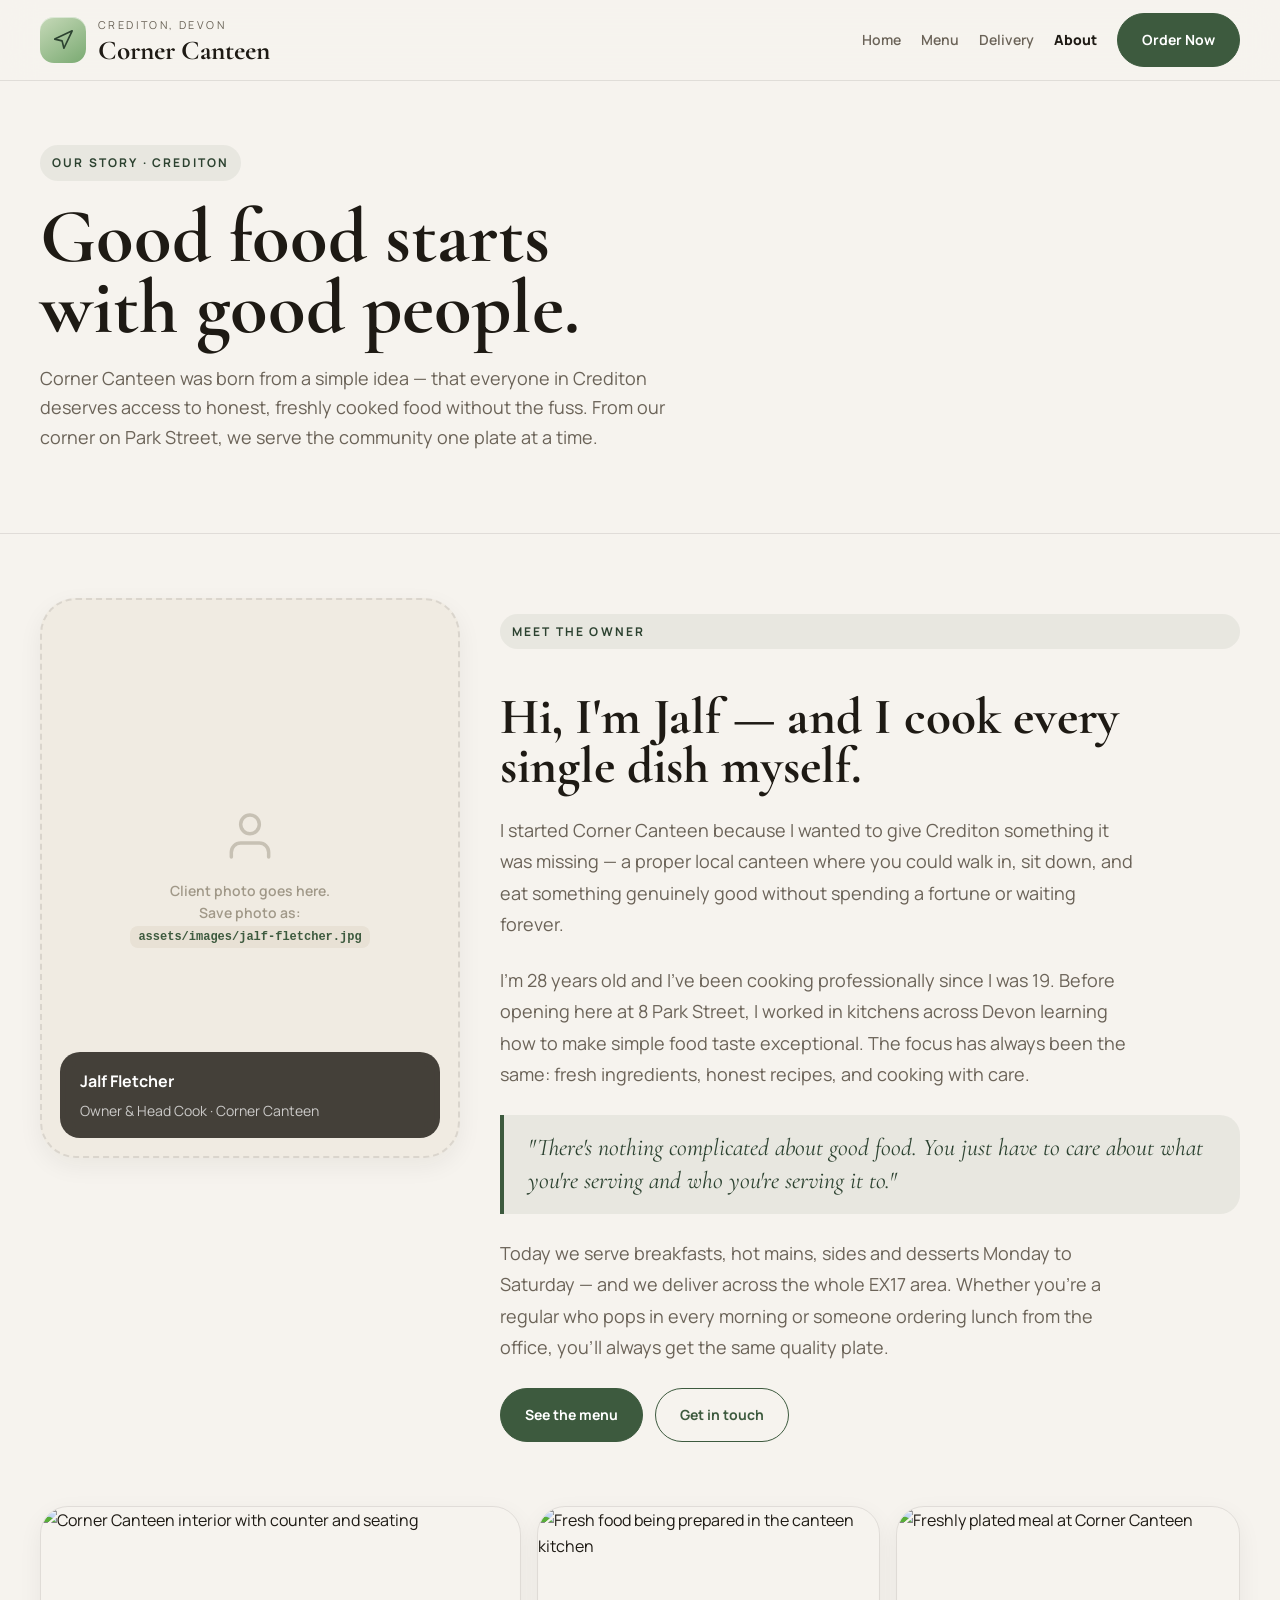
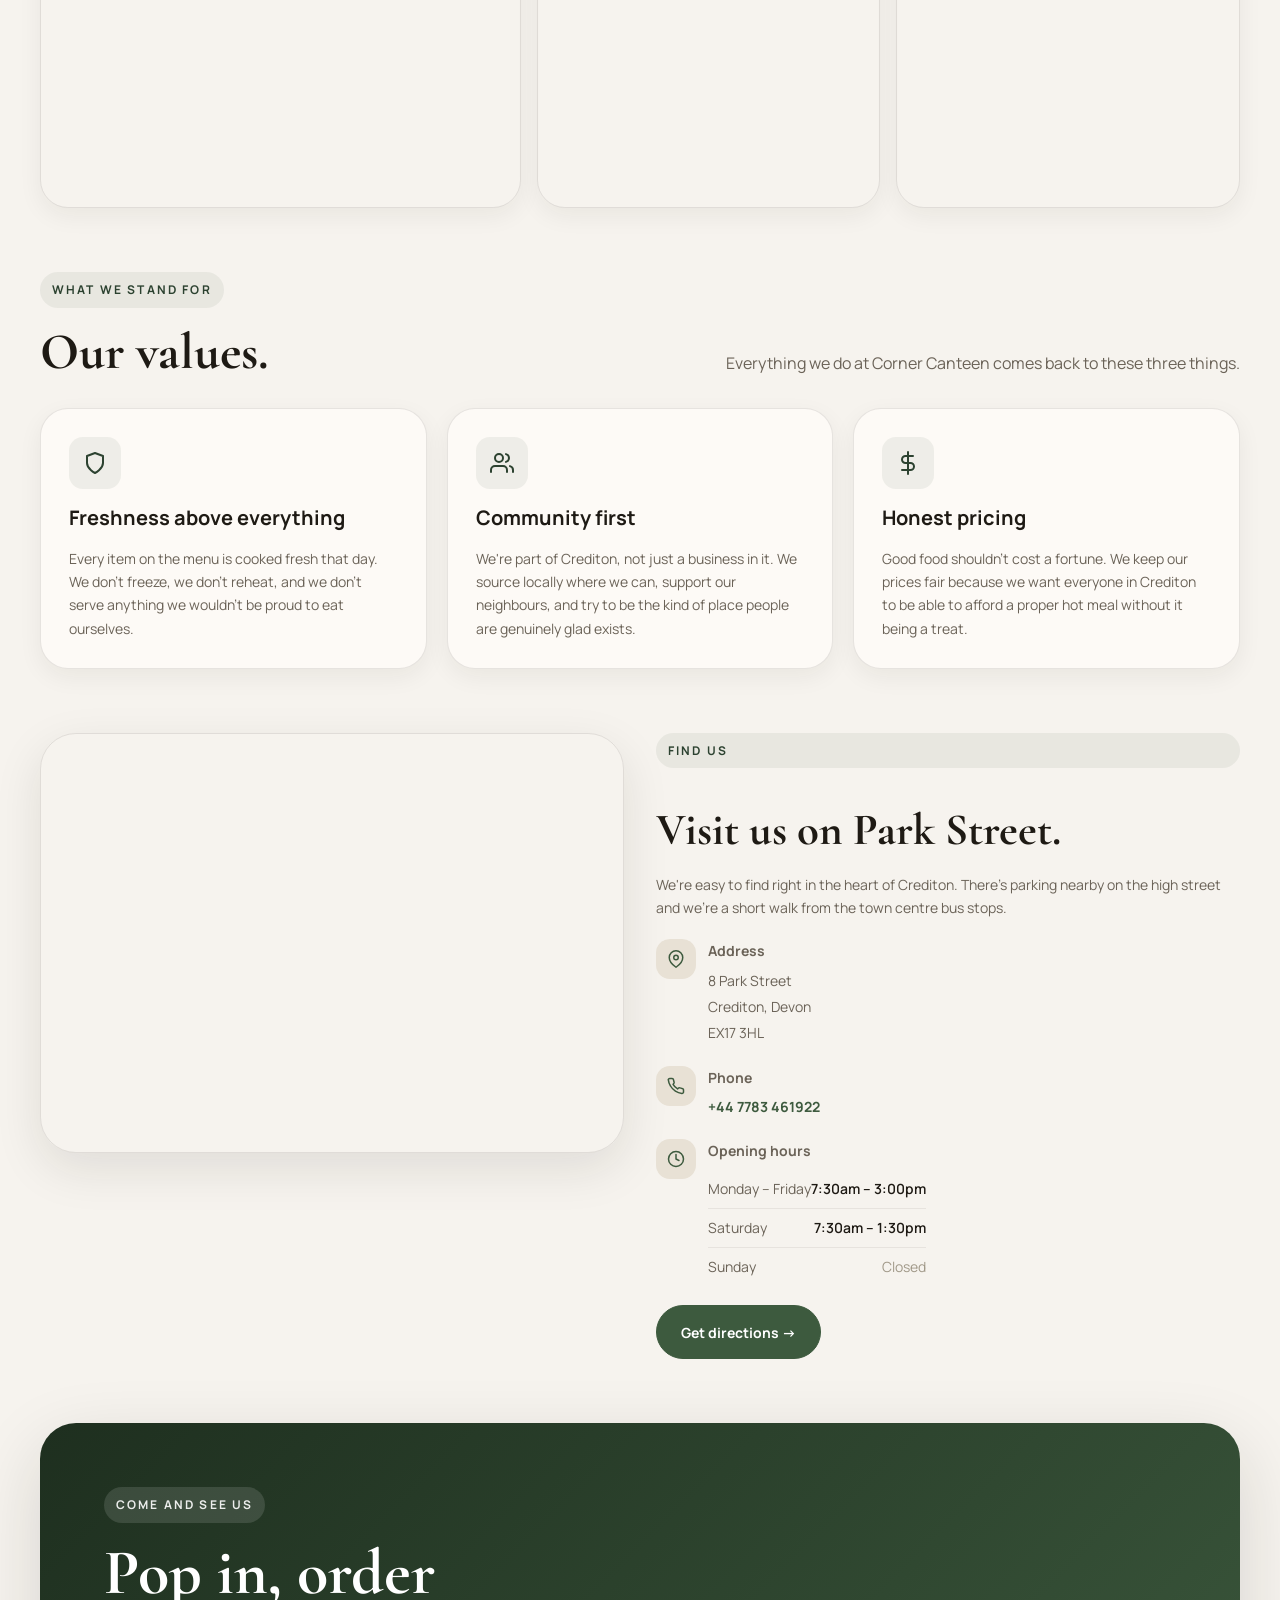
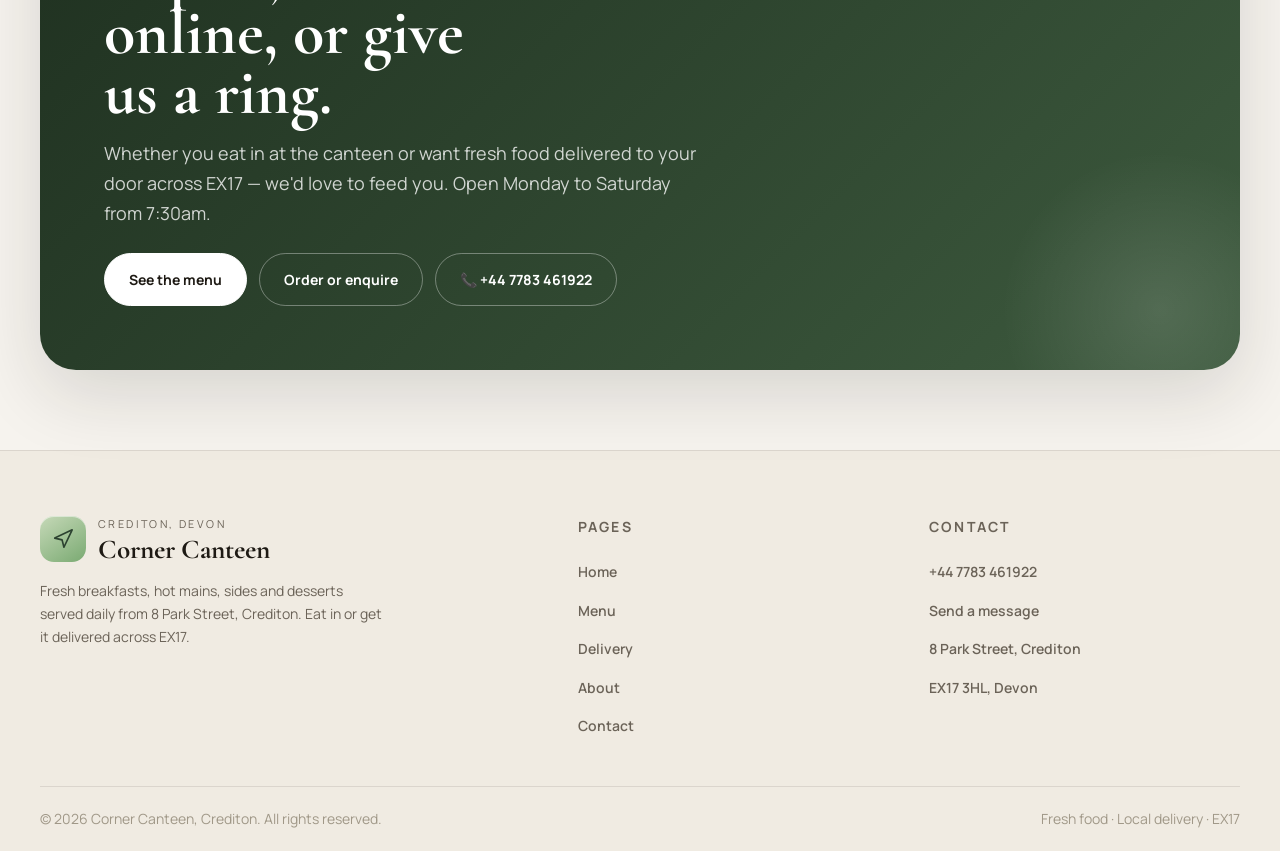
==== about.html @ 271727b8 "first commit" ====
<!doctype html>
<html lang="en">
  <head>
    <meta charset="UTF-8" />
    <meta name="viewport" content="width=device-width, initial-scale=1.0" />
    <title>About | Corner Canteen — Crediton, Devon</title>
    <meta
      name="description"
      content="Learn about Corner Canteen — fresh food served from 8 Park Street, Crediton. Meet the person behind the canteen and discover our values."
    />
    <meta name="theme-color" content="#f6f3ee" />

    <link rel="preconnect" href="https://fonts.googleapis.com" />
    <link rel="preconnect" href="https://fonts.gstatic.com" crossorigin />
    <link
      href="https://fonts.googleapis.com/css2?family=Cormorant+Garamond:wght@500;600;700&family=Manrope:wght@400;500;600;700;800&display=swap"
      rel="stylesheet"
    />
    <link rel="stylesheet" href="assets/css/style.css" />

    <style>
      /* ── OWNER SECTION ──────────────────────────────────── */
      .owner-grid {
        display: grid;
        grid-template-columns: 420px 1fr;
        gap: var(--space-10);
        align-items: start;
        margin-bottom: var(--space-16);
      }

      /* ┌─────────────────────────────────────────────────────┐
         │  PHOTO PLACEHOLDER                                  │
         │  Replace the <div class="photo-placeholder"> block  │
         │  with: <img src="your-photo.jpg" alt="Your name"   │
         │  class="owner-photo" />                             │
         └─────────────────────────────────────────────────────┘ */
      .owner-photo-wrap {
        position: relative;
      }

      .owner-photo {
        width: 100%;
        aspect-ratio: 3/4;
        object-fit: cover;
        object-position: top center;
        border-radius: var(--radius-2xl);
        display: block;
        box-shadow: var(--shadow-lg);
      }

      /* This is the placeholder shown until a real photo is added */
      .photo-placeholder {
        width: 100%;
        aspect-ratio: 3/4;
        border-radius: var(--radius-2xl);
        background: var(--color-surface-2);
        border: 2px dashed var(--color-border);
        display: flex;
        flex-direction: column;
        align-items: center;
        justify-content: center;
        gap: var(--space-4);
        color: var(--color-text-faint);
        box-shadow: var(--shadow-sm);
      }

      .photo-placeholder svg {
        width: 56px;
        height: 56px;
        color: var(--color-text-faint);
        opacity: 0.5;
      }

      .photo-placeholder p {
        font-size: var(--text-sm);
        font-weight: 600;
        color: var(--color-text-faint);
        text-align: center;
        padding: 0 var(--space-6);
        line-height: 1.6;
      }

      .photo-placeholder code {
        font-size: var(--text-xs);
        background: var(--color-surface-offset);
        padding: var(--space-1) var(--space-2);
        border-radius: var(--radius-sm);
        color: var(--color-primary);
        font-family: monospace;
      }

      /* Accent badge on photo */
      .owner-photo-badge {
        position: absolute;
        bottom: var(--space-5);
        left: var(--space-5);
        right: var(--space-5);
        background: rgba(30, 26, 20, 0.82);
        color: var(--color-white);
        border-radius: var(--radius-lg);
        padding: var(--space-4) var(--space-5);
        backdrop-filter: blur(8px);
        display: flex;
        flex-direction: column;
        gap: var(--space-1);
      }

      .owner-photo-badge strong {
        font-size: var(--text-base);
        font-weight: 700;
        display: block;
      }

      .owner-photo-badge span {
        font-size: var(--text-sm);
        color: rgba(255, 255, 255, 0.72);
      }

      /* Owner copy */
      .owner-copy {
        display: flex;
        flex-direction: column;
        gap: var(--space-6);
        padding-top: var(--space-4);
      }

      .owner-copy h2 {
        font-family: var(--font-display);
        font-size: clamp(2.4rem, 4vw, 4rem);
        line-height: 0.95;
      }

      .owner-copy p {
        color: var(--color-text-muted);
        font-size: var(--text-md);
        line-height: 1.75;
        max-width: 58ch;
      }

      .owner-quote {
        border-left: 4px solid var(--color-primary);
        padding: var(--space-4) var(--space-6);
        background: var(--color-primary-highlight);
        border-radius: 0 var(--radius-lg) var(--radius-lg) 0;
        font-family: var(--font-display);
        font-size: var(--text-xl);
        line-height: 1.4;
        color: var(--color-primary-dark);
        font-style: italic;
      }

      /* ── VALUES ─────────────────────────────────────────── */
      .values-grid {
        display: grid;
        grid-template-columns: repeat(3, 1fr);
        gap: var(--space-5);
        margin-bottom: var(--space-16);
      }

      .value-card {
        background: var(--color-surface);
        border: 1px solid var(--color-border);
        border-radius: var(--radius-xl);
        padding: var(--space-7);
        box-shadow: var(--shadow-sm);
        display: flex;
        flex-direction: column;
        gap: var(--space-4);
      }

      .value-icon {
        width: 52px;
        height: 52px;
        border-radius: var(--radius-md);
        background: var(--color-primary-highlight);
        display: grid;
        place-items: center;
        color: var(--color-primary-dark);
        flex-shrink: 0;
      }

      .value-icon svg {
        width: 24px;
        height: 24px;
      }
      .value-card h3 {
        font-size: var(--text-lg);
        font-weight: 700;
        line-height: 1.3;
      }
      .value-card p {
        color: var(--color-text-muted);
        font-size: var(--text-sm);
        line-height: 1.65;
      }

      /* ── CANTEEN PHOTOS STRIP ───────────────────────────── */
      .photo-strip {
        display: grid;
        grid-template-columns: 1.4fr 1fr 1fr;
        gap: var(--space-4);
        margin-bottom: var(--space-16);
      }

      .photo-strip-item {
        border-radius: var(--radius-xl);
        overflow: hidden;
        box-shadow: var(--shadow-sm);
        border: 1px solid var(--color-border);
      }

      .photo-strip-item img {
        width: 100%;
        height: 300px;
        object-fit: cover;
        display: block;
        transition: transform var(--transition-slow);
      }

      .photo-strip-item:hover img {
        transform: scale(1.04);
      }

      /* ── MAP ────────────────────────────────────────────── */
      .location-grid {
        display: grid;
        grid-template-columns: 1fr 1fr;
        gap: var(--space-8);
        align-items: start;
        margin-bottom: var(--space-16);
      }

      .map-embed {
        border-radius: var(--radius-2xl);
        overflow: hidden;
        box-shadow: var(--shadow-md);
        border: 1px solid var(--color-border);
        height: 420px;
      }

      .map-embed iframe {
        width: 100%;
        height: 100%;
        border: none;
        display: block;
      }

      .location-info {
        display: flex;
        flex-direction: column;
        gap: var(--space-5);
      }

      .location-info h2 {
        font-family: var(--font-display);
        font-size: clamp(2rem, 3.5vw, 3.2rem);
        line-height: 1;
      }

      .location-info p {
        color: var(--color-text-muted);
        font-size: var(--text-sm);
        line-height: 1.65;
      }

      .location-detail {
        display: flex;
        align-items: flex-start;
        gap: var(--space-3);
      }

      .location-detail-icon {
        width: 40px;
        height: 40px;
        border-radius: var(--radius-md);
        background: var(--color-surface-offset);
        display: grid;
        place-items: center;
        color: var(--color-primary);
        flex-shrink: 0;
      }

      .location-detail-text p {
        font-weight: 700;
        font-size: var(--text-sm);
        margin-bottom: var(--space-1);
      }
      .location-detail-text span {
        color: var(--color-text-muted);
        font-size: var(--text-sm);
        line-height: 1.55;
      }

      .hours-table {
        width: 100%;
        border-collapse: collapse;
        font-size: var(--text-sm);
      }

      .hours-table tr {
        border-bottom: 1px solid var(--color-divider);
      }
      .hours-table tr:last-child {
        border-bottom: none;
      }
      .hours-table td {
        padding: var(--space-2) 0;
        color: var(--color-text-muted);
      }
      .hours-table td:last-child {
        text-align: right;
        font-weight: 600;
        color: var(--color-text);
      }
      .hours-table .closed {
        color: var(--color-text-faint) !important;
        font-weight: 400 !important;
      }

      /* ── RESPONSIVE ─────────────────────────────────────── */
      @media (max-width: 1024px) {
        .owner-grid {
          grid-template-columns: 320px 1fr;
          gap: var(--space-8);
        }
        .values-grid {
          grid-template-columns: repeat(2, 1fr);
        }
        .location-grid {
          grid-template-columns: 1fr;
        }
        .photo-strip {
          grid-template-columns: 1fr 1fr;
        }
      }

      @media (max-width: 768px) {
        .owner-grid {
          grid-template-columns: 1fr;
        }
        .values-grid {
          grid-template-columns: 1fr;
        }
        .photo-strip {
          grid-template-columns: 1fr;
        }
        .map-embed {
          height: 320px;
        }
      }
    </style>
  </head>
  <body>
    <a href="#main-content" class="skip-link">Skip to content</a>

    <!-- HEADER -->
    <header class="site-header">
      <div class="container nav-bar">
        <a href="index.html" class="brand" aria-label="Corner Canteen home">
          <div class="brand-mark" aria-hidden="true">
            <svg
              viewBox="0 0 24 24"
              fill="none"
              stroke="currentColor"
              stroke-width="1.8"
              stroke-linecap="round"
              stroke-linejoin="round"
            >
              <path d="M3 11l19-9-9 19-2-8-8-2z" />
            </svg>
          </div>
          <div class="brand-text">
            <small>Crediton, Devon</small>
            <strong>Corner Canteen</strong>
          </div>
        </a>

        <button
          class="nav-toggle"
          aria-label="Open menu"
          aria-expanded="false"
          aria-controls="primary-nav"
          type="button"
        >
          <span></span><span></span><span></span>
        </button>

        <nav aria-label="Primary navigation">
          <ul class="nav-links" id="primary-nav">
            <li><a href="index.html">Home</a></li>
            <li><a href="menu.html">Menu</a></li>
            <li><a href="delivery.html">Delivery</a></li>
            <li><a href="about.html">About</a></li>
            <li>
              <a href="contact.html" class="btn btn-primary">Order Now</a>
            </li>
          </ul>
        </nav>
      </div>
    </header>

    <main id="main-content">
      <!-- PAGE HERO -->
      <section class="page-hero">
        <div class="container reveal">
          <span class="text-section-label">Our story · Crediton</span>
          <h1>Good food starts with good people.</h1>
          <p>
            Corner Canteen was born from a simple idea — that everyone in
            Crediton deserves access to honest, freshly cooked food without the
            fuss. From our corner on Park Street, we serve the community one
            plate at a time.
          </p>
        </div>
      </section>

      <div class="container">
        <!-- ══ OWNER SECTION ══ -->
        <div class="owner-grid">
          <div class="owner-photo-wrap reveal">
            <!--
            ╔══════════════════════════════════════════════════════╗
            ║  CLIENT PHOTO — INSTRUCTIONS                         ║
            ║                                                      ║
            ║  1. Save the client's photo into the project folder  ║
            ║     e.g. assets/images/jalf-fletcher.jpg             ║
            ║                                                      ║
            ║  2. DELETE the <div class="photo-placeholder">       ║
            ║     block below entirely                             ║
            ║                                                      ║
            ║  3. PASTE this in its place:                         ║
            ║                                                       ║
            ║  <img                                                ║
            ║    src="assets/images/jalf-fletcher.jpg"             ║
            ║    alt="Jalf Fletcher, owner of Corner Canteen"      ║
            ║    class="owner-photo"                               ║
            ║  />                                                   ║
            ╚══════════════════════════════════════════════════════╝
            -->

            <!-- REMOVE THIS BLOCK when real photo is ready -->
            <div class="photo-placeholder" aria-label="Photo placeholder">
              <svg
                viewBox="0 0 24 24"
                fill="none"
                stroke="currentColor"
                stroke-width="1.5"
                stroke-linecap="round"
                stroke-linejoin="round"
              >
                <path d="M20 21v-2a4 4 0 0 0-4-4H8a4 4 0 0 0-4 4v2" />
                <circle cx="12" cy="7" r="4" />
              </svg>
              <p>
                Client photo goes here.<br />
                Save photo as:<br />
                <code>assets/images/jalf-fletcher.jpg</code>
              </p>
            </div>
            <!-- END PLACEHOLDER -->

            <!-- Name badge — stays visible over both placeholder and real photo -->
            <div class="owner-photo-badge">
              <strong>Jalf Fletcher</strong>
              <span>Owner & Head Cook · Corner Canteen</span>
            </div>
          </div>

          <div class="owner-copy reveal reveal-delay-1">
            <span class="text-section-label">Meet the owner</span>
            <h2>Hi, I'm Jalf — and I cook every single dish myself.</h2>

            <p>
              I started Corner Canteen because I wanted to give Crediton
              something it was missing — a proper local canteen where you could
              walk in, sit down, and eat something genuinely good without
              spending a fortune or waiting forever.
            </p>

            <p>
              I'm 28 years old and I've been cooking professionally since I was
              19. Before opening here at 8 Park Street, I worked in kitchens
              across Devon learning how to make simple food taste exceptional.
              The focus has always been the same: fresh ingredients, honest
              recipes, and cooking with care.
            </p>

            <blockquote class="owner-quote">
              "There's nothing complicated about good food. You just have to
              care about what you're serving and who you're serving it to."
            </blockquote>

            <p>
              Today we serve breakfasts, hot mains, sides and desserts Monday to
              Saturday — and we deliver across the whole EX17 area. Whether
              you're a regular who pops in every morning or someone ordering
              lunch from the office, you'll always get the same quality plate.
            </p>

            <div class="btn-group">
              <a href="menu.html" class="btn btn-primary">See the menu</a>
              <a href="contact.html" class="btn btn-outline-primary"
                >Get in touch</a
              >
            </div>
          </div>
        </div>

        <!-- ══ CANTEEN PHOTOS ══ -->
        <div class="photo-strip">
          <div class="photo-strip-item reveal">
            <img
              src="https://images.unsplash.com/photo-1555396273-367ea4eb4db5?w=800&q=80&fit=crop"
              alt="Corner Canteen interior with counter and seating"
              loading="lazy"
            />
          </div>
          <div class="photo-strip-item reveal reveal-delay-1">
            <img
              src="https://images.unsplash.com/photo-1466978913421-dad2ebd01d17?w=600&q=80&fit=crop"
              alt="Fresh food being prepared in the canteen kitchen"
              loading="lazy"
            />
          </div>
          <div class="photo-strip-item reveal reveal-delay-2">
            <img
              src="https://images.unsplash.com/photo-1504754524776-8f4f37790ca0?w=600&q=80&fit=crop"
              alt="Freshly plated meal at Corner Canteen"
              loading="lazy"
            />
          </div>
        </div>

        <!-- ══ VALUES ══ -->
        <div style="margin-bottom: var(--space-8)">
          <div class="section-head reveal">
            <div>
              <span class="text-section-label">What we stand for</span>
              <h2 class="section-heading">Our values.</h2>
            </div>
            <p class="section-subheading">
              Everything we do at Corner Canteen comes back to these three
              things.
            </p>
          </div>
        </div>

        <div class="values-grid">
          <div class="value-card reveal">
            <div class="value-icon" aria-hidden="true">
              <svg
                viewBox="0 0 24 24"
                fill="none"
                stroke="currentColor"
                stroke-width="2"
                stroke-linecap="round"
                stroke-linejoin="round"
              >
                <path d="M12 22s8-4 8-10V5l-8-3-8 3v7c0 6 8 10 8 10z" />
              </svg>
            </div>
            <h3>Freshness above everything</h3>
            <p>
              Every item on the menu is cooked fresh that day. We don't freeze,
              we don't reheat, and we don't serve anything we wouldn't be proud
              to eat ourselves.
            </p>
          </div>

          <div class="value-card reveal reveal-delay-1">
            <div class="value-icon" aria-hidden="true">
              <svg
                viewBox="0 0 24 24"
                fill="none"
                stroke="currentColor"
                stroke-width="2"
                stroke-linecap="round"
                stroke-linejoin="round"
              >
                <path d="M17 21v-2a4 4 0 0 0-4-4H5a4 4 0 0 0-4 4v2" />
                <circle cx="9" cy="7" r="4" />
                <path d="M23 21v-2a4 4 0 0 0-3-3.87" />
                <path d="M16 3.13a4 4 0 0 1 0 7.75" />
              </svg>
            </div>
            <h3>Community first</h3>
            <p>
              We're part of Crediton, not just a business in it. We source
              locally where we can, support our neighbours, and try to be the
              kind of place people are genuinely glad exists.
            </p>
          </div>

          <div class="value-card reveal reveal-delay-2">
            <div class="value-icon" aria-hidden="true">
              <svg
                viewBox="0 0 24 24"
                fill="none"
                stroke="currentColor"
                stroke-width="2"
                stroke-linecap="round"
                stroke-linejoin="round"
              >
                <line x1="12" y1="1" x2="12" y2="23" />
                <path d="M17 5H9.5a3.5 3.5 0 0 0 0 7h5a3.5 3.5 0 0 1 0 7H6" />
              </svg>
            </div>
            <h3>Honest pricing</h3>
            <p>
              Good food shouldn't cost a fortune. We keep our prices fair
              because we want everyone in Crediton to be able to afford a proper
              hot meal without it being a treat.
            </p>
          </div>
        </div>

        <!-- ══ LOCATION + MAP ══ -->
        <div class="location-grid">
          <div class="map-embed reveal">
            <!--
              Google Maps embed for 8 Park Street, Crediton, EX17 3HL
              To get a more accurate embed:
              1. Go to maps.google.com
              2. Search: 8 Park Street, Crediton, EX17 3HL
              3. Click Share → Embed a map → Copy HTML
              4. Replace the iframe src below with your copied src
            -->
            <iframe
              src="https://www.google.com/maps/embed?pb=!1m18!1m12!1m3!1d2525.8!2d-3.6582!3d50.7908!2m3!1f0!2f0!3f0!3m2!1i1024!2i768!4f13.1!3m3!1m2!1s0x486da4b1a8e6e1c5%3A0x1234567890abcdef!2s8%20Park%20St%2C%20Crediton%20EX17%203HL!5e0!3m2!1sen!2suk!4v1234567890"
              title="Corner Canteen location — 8 Park Street, Crediton EX17 3HL"
              allowfullscreen=""
              loading="lazy"
              referrerpolicy="no-referrer-when-downgrade"
            ></iframe>
          </div>

          <div class="location-info reveal reveal-delay-1">
            <span class="text-section-label">Find us</span>
            <h2>Visit us on Park Street.</h2>
            <p>
              We're easy to find right in the heart of Crediton. There's parking
              nearby on the high street and we're a short walk from the town
              centre bus stops.
            </p>

            <div class="location-detail">
              <div class="location-detail-icon" aria-hidden="true">
                <svg
                  width="18"
                  height="18"
                  viewBox="0 0 24 24"
                  fill="none"
                  stroke="currentColor"
                  stroke-width="2"
                  stroke-linecap="round"
                  stroke-linejoin="round"
                >
                  <path d="M21 10c0 7-9 13-9 13S3 17 3 10a9 9 0 0 1 18 0z" />
                  <circle cx="12" cy="10" r="3" />
                </svg>
              </div>
              <div class="location-detail-text">
                <p>Address</p>
                <span>8 Park Street<br />Crediton, Devon<br />EX17 3HL</span>
              </div>
            </div>

            <div class="location-detail">
              <div class="location-detail-icon" aria-hidden="true">
                <svg
                  width="18"
                  height="18"
                  viewBox="0 0 24 24"
                  fill="none"
                  stroke="currentColor"
                  stroke-width="2"
                  stroke-linecap="round"
                  stroke-linejoin="round"
                >
                  <path
                    d="M22 16.92v3a2 2 0 0 1-2.18 2 19.79 19.79 0 0 1-8.63-3.07A19.5 19.5 0 0 1 4.69 12a19.79 19.79 0 0 1-3-8.57A2 2 0 0 1 3.73 2h3a2 2 0 0 1 2 1.72c.127.96.361 1.903.7 2.81a2 2 0 0 1-.45 2.11L8.09 9.91a16 16 0 0 0 6 6l.91-.91a2 2 0 0 1 2.11-.45c.907.339 1.85.573 2.81.7A2 2 0 0 1 22 16.92z"
                  />
                </svg>
              </div>
              <div class="location-detail-text">
                <p>Phone</p>
                <span
                  ><a
                    href="tel:+447783461922"
                    style="color: var(--color-primary); font-weight: 700"
                    >+44 7783 461922</a
                  ></span
                >
              </div>
            </div>

            <div class="location-detail">
              <div class="location-detail-icon" aria-hidden="true">
                <svg
                  width="18"
                  height="18"
                  viewBox="0 0 24 24"
                  fill="none"
                  stroke="currentColor"
                  stroke-width="2"
                  stroke-linecap="round"
                  stroke-linejoin="round"
                >
                  <circle cx="12" cy="12" r="10" />
                  <polyline points="12 6 12 12 16 14" />
                </svg>
              </div>
              <div class="location-detail-text">
                <p>Opening hours</p>
                <span>
                  <table
                    class="hours-table"
                    aria-label="Opening hours"
                    style="margin-top: var(--space-2)"
                  >
                    <tbody>
                      <tr>
                        <td>Monday – Friday</td>
                        <td>7:30am – 3:00pm</td>
                      </tr>
                      <tr>
                        <td>Saturday</td>
                        <td>7:30am – 1:30pm</td>
                      </tr>
                      <tr>
                        <td>Sunday</td>
                        <td class="closed">Closed</td>
                      </tr>
                    </tbody>
                  </table>
                </span>
              </div>
            </div>

            <a
              href="https://www.google.com/maps/dir/?api=1&destination=8+Park+Street+Crediton+EX17+3HL"
              target="_blank"
              rel="noopener noreferrer"
              class="btn btn-primary"
              style="align-self: flex-start"
            >
              Get directions →
            </a>
          </div>
        </div>
      </div>
      <!-- /container -->

      <!-- CTA -->
      <section class="cta-section">
        <div class="container">
          <div class="cta-box reveal">
            <span class="text-section-label">Come and see us</span>
            <h2>Pop in, order online, or give us a ring.</h2>
            <p>
              Whether you eat in at the canteen or want fresh food delivered to
              your door across EX17 — we'd love to feed you. Open Monday to
              Saturday from 7:30am.
            </p>
            <div class="btn-group">
              <a href="menu.html" class="btn btn-light">See the menu</a>
              <a href="contact.html" class="btn btn-outline-light"
                >Order or enquire</a
              >
              <a href="tel:+447783461922" class="btn btn-outline-light"
                >📞 +44 7783 461922</a
              >
            </div>
          </div>
        </div>
      </section>
    </main>

    <!-- FOOTER -->
    <footer class="site-footer">
      <div class="container footer-top">
        <div class="footer-brand">
          <a href="index.html" class="brand" aria-label="Corner Canteen home">
            <div class="brand-mark" aria-hidden="true">
              <svg
                viewBox="0 0 24 24"
                fill="none"
                stroke="currentColor"
                stroke-width="1.8"
                stroke-linecap="round"
                stroke-linejoin="round"
              >
                <path d="M3 11l19-9-9 19-2-8-8-2z" />
              </svg>
            </div>
            <div class="brand-text">
              <small>Crediton, Devon</small>
              <strong>Corner Canteen</strong>
            </div>
          </a>
          <p>
            Fresh breakfasts, hot mains, sides and desserts served daily from 8
            Park Street, Crediton. Eat in or get it delivered across EX17.
          </p>
        </div>

        <div class="footer-col">
          <h4>Pages</h4>
          <ul>
            <li><a href="index.html">Home</a></li>
            <li><a href="menu.html">Menu</a></li>
            <li><a href="delivery.html">Delivery</a></li>
            <li><a href="about.html">About</a></li>
            <li><a href="contact.html">Contact</a></li>
          </ul>
        </div>

        <div class="footer-col">
          <h4>Contact</h4>
          <ul>
            <li><a href="tel:+447783461922">+44 7783 461922</a></li>
            <li><a href="contact.html">Send a message</a></li>
            <li><a href="about.html">8 Park Street, Crediton</a></li>
            <li><a href="about.html">EX17 3HL, Devon</a></li>
          </ul>
        </div>
      </div>

      <div class="container footer-bottom">
        <p>© 2026 Corner Canteen, Crediton. All rights reserved.</p>
        <p>Fresh food · Local delivery · EX17</p>
      </div>
    </footer>

    <script src="assets/js/main.js" defer></script>
  </body>
</html>
---- assets/css/style.css ----
/* ============================================================
   CORNER CANTEEN — Design System & Global Styles
   cornercanteen.co.uk
   ============================================================ */

/* ------------------------------------------------------------
   1. DESIGN TOKENS
   ------------------------------------------------------------ */
:root {
  /* Colours */
  --color-bg:               #f6f3ee;
  --color-surface:          #fdfaf6;
  --color-surface-2:        #f0ebe2;
  --color-surface-offset:   #e8e1d5;
  --color-text:             #1e1a14;
  --color-text-muted:       #6b6358;
  --color-text-faint:       #a09888;
  --color-border:           rgba(30, 26, 20, 0.10);
  --color-divider:          rgba(30, 26, 20, 0.07);

  /* Brand */
  --color-primary:          #3d5a3e;
  --color-primary-dark:     #2c4230;
  --color-primary-hover:    #2c4230;
  --color-primary-highlight:rgba(61, 90, 62, 0.08);
  --color-accent:           #d4882a;
  --color-accent-light:     rgba(212, 136, 42, 0.10);

  /* Neutrals */
  --color-white:            #ffffff;
  --color-black:            #0e0c09;

  /* Status */
  --color-success-bg:       #d1fae5;
  --color-success-border:   #6ee7b7;
  --color-success-text:     #065f46;
  --color-error-bg:         #fee2e2;
  --color-error-border:     #fca5a5;
  --color-error-text:       #991b1b;

  /* Typography */
  --font-display: 'Cormorant Garamond', Georgia, serif;
  --font-body:    'Manrope', system-ui, sans-serif;

  --text-xs:   0.75rem;
  --text-sm:   0.875rem;
  --text-base: 1rem;
  --text-md:   1.125rem;
  --text-lg:   1.25rem;
  --text-xl:   1.5rem;
  --text-2xl:  1.875rem;
  --text-3xl:  2.25rem;
  --text-4xl:  3rem;
  --text-5xl:  4rem;

  /* Spacing */
  --space-1:  0.25rem;
  --space-2:  0.5rem;
  --space-3:  0.75rem;
  --space-4:  1rem;
  --space-5:  1.25rem;
  --space-6:  1.5rem;
  --space-7:  1.75rem;
  --space-8:  2rem;
  --space-10: 2.5rem;
  --space-12: 3rem;
  --space-16: 4rem;
  --space-20: 5rem;
  --space-24: 6rem;

  /* Radius */
  --radius-sm:   8px;
  --radius-md:   14px;
  --radius-lg:   20px;
  --radius-xl:   28px;
  --radius-2xl:  36px;
  --radius-full: 9999px;

  /* Shadows */
  --shadow-sm: 0 8px 24px rgba(30, 26, 20, 0.06);
  --shadow-md: 0 16px 48px rgba(30, 26, 20, 0.10);
  --shadow-lg: 0 24px 72px rgba(30, 26, 20, 0.14);

  /* Layout */
  --max-width: 1200px;

  /* Transitions */
  --transition:      200ms ease;
  --transition-slow: 400ms ease;
}

/* ------------------------------------------------------------
   2. RESET & BASE
   ------------------------------------------------------------ */
*, *::before, *::after {
  box-sizing: border-box;
  margin: 0;
  padding: 0;
}

html {
  scroll-behavior: smooth;
  -webkit-text-size-adjust: 100%;
}

body {
  font-family: var(--font-body);
  font-size: var(--text-base);
  line-height: 1.65;
  color: var(--color-text);
  background: var(--color-bg);
  -webkit-font-smoothing: antialiased;
  text-rendering: optimizeLegibility;
}

img, video {
  display: block;
  max-width: 100%;
  height: auto;
}

a {
  color: inherit;
  text-decoration: none;
  transition: color var(--transition);
}

ul, ol { list-style: none; }

button {
  font-family: var(--font-body);
  cursor: pointer;
  border: none;
  background: none;
}

input, textarea, select {
  font-family: var(--font-body);
}

/* ------------------------------------------------------------
   3. ACCESSIBILITY
   ------------------------------------------------------------ */
.skip-link {
  position: absolute;
  left: -999px;
  top: var(--space-4);
  background: var(--color-text);
  color: var(--color-white);
  padding: var(--space-3) var(--space-5);
  border-radius: var(--radius-full);
  font-weight: 700;
  font-size: var(--text-sm);
  z-index: 9999;
}

.skip-link:focus { left: var(--space-4); }

:focus-visible {
  outline: 2px solid var(--color-primary);
  outline-offset: 3px;
  border-radius: 4px;
}

/* ------------------------------------------------------------
   4. LAYOUT UTILITIES
   ------------------------------------------------------------ */
.container {
  width: min(calc(100% - 2rem), var(--max-width));
  margin-inline: auto;
}

.section {
  padding-bottom: var(--space-20);
}

.section--tinted {
  background: var(--color-surface-2);
  padding-top: var(--space-20);
  padding-bottom: var(--space-20);
  margin-bottom: var(--space-20);
}

.section-head {
  display: flex;
  justify-content: space-between;
  align-items: flex-end;
  gap: var(--space-6);
  margin-bottom: var(--space-8);
  flex-wrap: wrap;
}

.section-heading {
  font-family: var(--font-display);
  font-size: clamp(var(--text-3xl), 4vw, var(--text-5xl));
  line-height: 0.95;
  max-width: 14ch;
}

.section-subheading {
  max-width: 52ch;
  color: var(--color-text-muted);
}

/* ------------------------------------------------------------
   5. TYPOGRAPHY UTILITIES
   ------------------------------------------------------------ */
.text-section-label {
  display: inline-flex;
  align-items: center;
  gap: var(--space-2);
  padding: var(--space-2) var(--space-3);
  border-radius: var(--radius-full);
  background: var(--color-primary-highlight);
  color: var(--color-primary-dark);
  font-size: var(--text-xs);
  font-weight: 700;
  text-transform: uppercase;
  letter-spacing: 0.18em;
  margin-bottom: var(--space-5);
}

.text-accent-label {
  display: inline-flex;
  align-items: center;
  gap: var(--space-2);
  padding: var(--space-2) var(--space-3);
  border-radius: var(--radius-full);
  background: var(--color-accent-light);
  color: var(--color-accent);
  font-size: var(--text-xs);
  font-weight: 700;
  text-transform: uppercase;
  letter-spacing: 0.18em;
  margin-bottom: var(--space-5);
}

/* ------------------------------------------------------------
   6. BUTTONS
   ------------------------------------------------------------ */
.btn {
  display: inline-flex;
  align-items: center;
  justify-content: center;
  gap: var(--space-2);
  min-height: 48px;
  padding: 0.9rem 1.5rem;
  border-radius: var(--radius-full);
  font-weight: 700;
  font-size: var(--text-sm);
  border: 1.5px solid transparent;
  transition: transform var(--transition), background var(--transition), box-shadow var(--transition);
  white-space: nowrap;
  cursor: pointer;
}

.btn:hover  { transform: translateY(-2px); }
.btn:active { transform: translateY(0); }

.btn-primary {
  background: var(--color-primary);
  color: var(--color-white);
  border-color: var(--color-primary);
}
.btn-primary:hover {
  background: var(--color-primary-dark);
  border-color: var(--color-primary-dark);
}

.btn-secondary {
  background: rgba(255,255,255,0.7);
  color: var(--color-text);
  border-color: var(--color-border);
  backdrop-filter: blur(8px);
}
.btn-secondary:hover { background: var(--color-white); }

.btn-accent {
  background: var(--color-accent);
  color: var(--color-white);
  border-color: var(--color-accent);
}
.btn-accent:hover { background: #b8731f; border-color: #b8731f; }

.btn-light {
  background: var(--color-white);
  color: var(--color-text);
  border-color: var(--color-white);
}
.btn-light:hover { background: var(--color-surface-2); }

.btn-outline-light {
  background: transparent;
  color: var(--color-white);
  border-color: rgba(255,255,255,0.35);
}
.btn-outline-light:hover { background: rgba(255,255,255,0.12); }

.btn-outline-primary {
  background: transparent;
  color: var(--color-primary);
  border-color: var(--color-primary);
}
.btn-outline-primary:hover { background: var(--color-primary-highlight); }

.btn-sm {
  min-height: 38px;
  padding: 0.55rem 1rem;
  font-size: var(--text-xs);
}

.btn-group {
  display: flex;
  flex-wrap: wrap;
  gap: var(--space-3);
}

/* ------------------------------------------------------------
   7. HEADER & NAVIGATION
   ------------------------------------------------------------ */
.site-header {
  position: sticky;
  top: 0;
  z-index: 200;
  background: rgba(246, 243, 238, 0.92);
  backdrop-filter: blur(16px);
  -webkit-backdrop-filter: blur(16px);
  border-bottom: 1px solid var(--color-border);
}

.nav-bar {
  display: flex;
  align-items: center;
  justify-content: space-between;
  gap: var(--space-4);
  min-height: 80px;
  position: relative;
}

.brand {
  display: inline-flex;
  align-items: center;
  gap: var(--space-3);
  flex-shrink: 0;
}

.brand-mark {
  width: 46px;
  height: 46px;
  border-radius: var(--radius-md);
  background: linear-gradient(145deg, #c6d9b8, #7aaa72);
  display: grid;
  place-items: center;
  color: var(--color-primary-dark);
  box-shadow: inset 0 1px 0 rgba(255,255,255,0.5);
  flex-shrink: 0;
}

.brand-mark svg { width: 22px; height: 22px; }

.brand-text small {
  display: block;
  font-size: 0.68rem;
  text-transform: uppercase;
  letter-spacing: 0.22em;
  color: var(--color-text-muted);
  margin-bottom: 0.15rem;
}

.brand-text strong {
  display: block;
  font-family: var(--font-display);
  font-size: 1.7rem;
  line-height: 1;
  font-weight: 700;
  color: var(--color-text);
}

/* Desktop nav — always visible */
.nav-bar nav {
  display: block;
}

.nav-links {
  display: flex;
  align-items: center;
  gap: var(--space-5);
  font-weight: 600;
  font-size: var(--text-sm);
  color: var(--color-text-muted);
}

.nav-links a:hover,
.nav-links a:focus-visible { color: var(--color-text); }

.nav-links .btn { color: var(--color-white); }

/* Hamburger — hidden on desktop */
.nav-toggle {
  display: none;
  flex-direction: column;
  justify-content: center;
  align-items: center;
  gap: 5px;
  width: 44px;
  height: 44px;
  border-radius: var(--radius-md);
  background: var(--color-surface-2);
  border: 1px solid var(--color-border);
  flex-shrink: 0;
  cursor: pointer;
}

.nav-toggle span {
  display: block;
  width: 20px;
  height: 2px;
  background: var(--color-text);
  border-radius: 2px;
  transition: transform var(--transition), opacity var(--transition);
}

.nav-toggle[aria-expanded="true"] span:nth-child(1) {
  transform: translateY(7px) rotate(45deg);
}
.nav-toggle[aria-expanded="true"] span:nth-child(2) {
  opacity: 0;
}
.nav-toggle[aria-expanded="true"] span:nth-child(3) {
  transform: translateY(-7px) rotate(-45deg);
}

/* ------------------------------------------------------------
   8. PAGE HERO (inner pages)
   ------------------------------------------------------------ */
.page-hero {
  padding: var(--space-16) 0 var(--space-20);
  border-bottom: 1px solid var(--color-border);
  margin-bottom: var(--space-16);
}

.page-hero h1 {
  font-family: var(--font-display);
  font-size: clamp(2.8rem, 6vw, 5rem);
  line-height: 0.93;
  max-width: 16ch;
  margin-bottom: var(--space-5);
}

.page-hero p {
  max-width: 58ch;
  color: var(--color-text-muted);
  font-size: var(--text-md);
}

/* ------------------------------------------------------------
   9. BADGES & CHIPS
   ------------------------------------------------------------ */
.badge {
  display: inline-flex;
  align-items: center;
  padding: 0.3rem 0.7rem;
  border-radius: var(--radius-full);
  font-size: var(--text-xs);
  font-weight: 700;
  background: var(--color-surface-offset);
  color: var(--color-text-muted);
}

.badge-green { background: var(--color-primary-highlight); color: var(--color-primary-dark); }
.badge-amber { background: var(--color-accent-light);      color: var(--color-accent); }
.badge-white { background: rgba(255,255,255,0.85);         color: var(--color-text); }

/* ------------------------------------------------------------
   10. CARDS
   ------------------------------------------------------------ */
.card {
  background: var(--color-surface);
  border: 1px solid var(--color-border);
  border-radius: var(--radius-xl);
  box-shadow: var(--shadow-sm);
  overflow: hidden;
  transition: transform var(--transition), box-shadow var(--transition);
}

.card:hover {
  transform: translateY(-4px);
  box-shadow: var(--shadow-md);
}

.card-img {
  width: 100%;
  aspect-ratio: 4/3;
  object-fit: cover;
  display: block;
}

.card-body { padding: var(--space-5) var(--space-6); }

.card-body h3 {
  font-size: var(--text-lg);
  font-weight: 700;
  margin-bottom: var(--space-2);
  line-height: 1.3;
}

.card-body p {
  color: var(--color-text-muted);
  font-size: var(--text-sm);
  line-height: 1.6;
}

/* ------------------------------------------------------------
   11. MENU ITEM CARDS
   ------------------------------------------------------------ */
.menu-card {
  background: var(--color-surface);
  border: 1px solid var(--color-border);
  border-radius: var(--radius-xl);
  box-shadow: var(--shadow-sm);
  overflow: hidden;
  display: flex;
  flex-direction: column;
  transition: transform var(--transition), box-shadow var(--transition);
}

.menu-card:hover {
  transform: translateY(-4px);
  box-shadow: var(--shadow-md);
}

.menu-card-img {
  width: 100%;
  height: 200px;
  object-fit: cover;
  display: block;
}

.menu-card-body {
  padding: var(--space-5);
  display: flex;
  flex-direction: column;
  flex: 1;
  gap: var(--space-2);
}

.menu-card-header {
  display: flex;
  justify-content: space-between;
  align-items: flex-start;
  gap: var(--space-3);
}

.menu-card-title {
  font-weight: 700;
  font-size: var(--text-base);
  line-height: 1.3;
}

.menu-card-price {
  font-weight: 800;
  font-size: var(--text-lg);
  color: var(--color-primary);
  white-space: nowrap;
  flex-shrink: 0;
}

.menu-card-desc {
  color: var(--color-text-muted);
  font-size: var(--text-sm);
  line-height: 1.6;
  flex: 1;
}

.menu-card-tags {
  display: flex;
  flex-wrap: wrap;
  gap: var(--space-2);
  margin-top: var(--space-1);
}

/* ------------------------------------------------------------
   12. CATEGORY TABS
   ------------------------------------------------------------ */
.tab-bar {
  display: flex;
  gap: var(--space-2);
  flex-wrap: wrap;
  margin-bottom: var(--space-8);
}

.tab-btn {
  padding: 0.65rem 1.25rem;
  border-radius: var(--radius-full);
  font-weight: 700;
  font-size: var(--text-sm);
  color: var(--color-text-muted);
  background: var(--color-surface);
  border: 1.5px solid var(--color-border);
  transition: all var(--transition);
  cursor: pointer;
  font-family: var(--font-body);
}

.tab-btn:hover { color: var(--color-text); border-color: var(--color-text-muted); }

.tab-btn.active {
  background: var(--color-primary);
  color: var(--color-white);
  border-color: var(--color-primary);
}

.tab-panel { display: none; }
.tab-panel.active { display: grid; }

/* ------------------------------------------------------------
   13. TRUST BAR
   ------------------------------------------------------------ */
.trust-bar {
  padding: var(--space-5) 0;
  border-top: 1px solid var(--color-border);
  border-bottom: 1px solid var(--color-border);
  margin-bottom: var(--space-20);
}

.trust-bar-inner {
  display: flex;
  align-items: center;
  justify-content: space-between;
  gap: var(--space-6);
  flex-wrap: wrap;
}

.trust-item {
  display: flex;
  align-items: center;
  gap: var(--space-3);
  font-size: var(--text-sm);
  font-weight: 600;
  color: var(--color-text-muted);
}

.trust-item svg {
  width: 20px;
  height: 20px;
  color: var(--color-primary);
  flex-shrink: 0;
}

/* ------------------------------------------------------------
   14. DELIVERY CARDS
   ------------------------------------------------------------ */
.delivery-card {
  background: var(--color-surface);
  border: 1px solid var(--color-border);
  border-radius: var(--radius-xl);
  padding: var(--space-6);
  box-shadow: var(--shadow-sm);
  display: flex;
  flex-direction: column;
  gap: var(--space-4);
}

.delivery-card h3 { font-size: var(--text-lg); font-weight: 700; }
.delivery-card p  { color: var(--color-text-muted); font-size: var(--text-sm); line-height: 1.6; }

/* ------------------------------------------------------------
   15. CTA SECTION
   ------------------------------------------------------------ */
.cta-section { padding-bottom: var(--space-20); }

.cta-box {
  position: relative;
  overflow: hidden;
  background: linear-gradient(135deg, #1e2f1f, #3d5a3e);
  color: var(--color-white);
  border-radius: var(--radius-2xl);
  padding: clamp(var(--space-10), 6vw, var(--space-16));
  box-shadow: var(--shadow-lg);
}

.cta-box::after {
  content: "";
  position: absolute;
  right: -80px;
  bottom: -100px;
  width: 320px;
  height: 320px;
  background: radial-gradient(circle, rgba(255,255,255,0.12), transparent 70%);
  pointer-events: none;
}

.cta-box .text-section-label {
  background: rgba(255,255,255,0.12);
  color: rgba(255,255,255,0.9);
}

.cta-box h2 {
  font-family: var(--font-display);
  font-size: clamp(2.4rem, 5vw, 4.2rem);
  line-height: 0.94;
  max-width: 12ch;
  margin-bottom: var(--space-4);
}

.cta-box p {
  color: rgba(255,255,255,0.78);
  max-width: 54ch;
  margin-bottom: var(--space-6);
  font-size: var(--text-md);
}

/* ------------------------------------------------------------
   16. FOOTER
   ------------------------------------------------------------ */
.site-footer {
  background: var(--color-surface-2);
  border-top: 1px solid var(--color-border);
}

.footer-top {
  display: grid;
  grid-template-columns: 1.6fr 1fr 1fr;
  gap: var(--space-10);
  padding: var(--space-16) 0 var(--space-12);
}

.footer-brand p {
  color: var(--color-text-muted);
  font-size: var(--text-sm);
  line-height: 1.65;
  max-width: 38ch;
  margin-top: var(--space-4);
}

.footer-col h4 {
  font-size: var(--text-sm);
  text-transform: uppercase;
  letter-spacing: 0.16em;
  color: var(--color-text-muted);
  font-weight: 700;
  margin-bottom: var(--space-5);
}

.footer-col ul { display: grid; gap: var(--space-3); }

.footer-col ul a {
  color: var(--color-text-muted);
  font-size: var(--text-sm);
  font-weight: 600;
}

.footer-col ul a:hover { color: var(--color-text); }

.footer-bottom {
  display: flex;
  justify-content: space-between;
  align-items: center;
  gap: var(--space-4);
  padding: var(--space-5) 0;
  border-top: 1px solid var(--color-border);
  color: var(--color-text-faint);
  font-size: var(--text-sm);
  flex-wrap: wrap;
}

/* ------------------------------------------------------------
   17. SCROLL REVEAL
   ------------------------------------------------------------ */
.reveal {
  opacity: 0;
  transform: translateY(28px);
  transition: opacity 0.6s ease, transform 0.6s ease;
}

.reveal.visible {
  opacity: 1;
  transform: translateY(0);
}

.reveal-delay-1 { transition-delay: 0.1s; }
.reveal-delay-2 { transition-delay: 0.2s; }
.reveal-delay-3 { transition-delay: 0.3s; }

/* ------------------------------------------------------------
   18. FORMS
   ------------------------------------------------------------ */
.form-group { display: grid; gap: var(--space-2); }

.form-group label {
  font-size: var(--text-sm);
  font-weight: 700;
  color: var(--color-text);
}

.form-group label .req { color: var(--color-primary); }
.form-group label .opt { color: var(--color-text-faint); font-weight: 400; }

.form-group input,
.form-group textarea,
.form-group select {
  width: 100%;
  padding: 0.85rem var(--space-4);
  border: 1.5px solid var(--color-border);
  border-radius: var(--radius-md);
  background: var(--color-surface-2);
  font-size: var(--text-base);
  color: var(--color-text);
  font-family: var(--font-body);
  transition: border-color var(--transition), box-shadow var(--transition);
  -webkit-appearance: none;
  appearance: none;
}

.form-group input::placeholder,
.form-group textarea::placeholder { color: var(--color-text-faint); }

.form-group input:focus,
.form-group textarea:focus,
.form-group select:focus {
  outline: none;
  border-color: var(--color-primary);
  box-shadow: 0 0 0 3px var(--color-primary-highlight);
}

.form-group textarea { resize: vertical; min-height: 140px; line-height: 1.65; }

.form-group select {
  background-image: url("data:image/svg+xml,%3Csvg xmlns='http://www.w3.org/2000/svg' width='16' height='16' viewBox='0 0 24 24' fill='none' stroke='%236b6358' stroke-width='2' stroke-linecap='round' stroke-linejoin='round'%3E%3Cpolyline points='6 9 12 15 18 9'/%3E%3C/svg%3E");
  background-repeat: no-repeat;
  background-position: right var(--space-4) center;
  padding-right: var(--space-10);
  cursor: pointer;
}

.form-row { display: grid; grid-template-columns: 1fr 1fr; gap: var(--space-4); }

#form-result {
  display: none;
  padding: var(--space-4) var(--space-5);
  border-radius: var(--radius-md);
  font-size: var(--text-sm);
  font-weight: 600;
  margin-bottom: var(--space-4);
}

#form-result.success {
  background: var(--color-success-bg);
  border: 1px solid var(--color-success-border);
  color: var(--color-success-text);
  display: block;
}

#form-result.error {
  background: var(--color-error-bg);
  border: 1px solid var(--color-error-border);
  color: var(--color-error-text);
  display: block;
}

/* ------------------------------------------------------------
   19. RESPONSIVE — TABLET (max 1024px)
   ------------------------------------------------------------ */
@media (max-width: 1024px) {
  .footer-top {
    grid-template-columns: 1fr 1fr;
  }

  .footer-brand {
    grid-column: 1 / -1;
  }

  .section-head {
    flex-direction: column;
    align-items: flex-start;
  }
}

/* ------------------------------------------------------------
   20. RESPONSIVE — MOBILE (max 768px)
   ------------------------------------------------------------ */
@media (max-width: 768px) {

  /* Show hamburger button */
  .nav-toggle {
    display: flex;
  }

  /* Hide desktop nav, show only as dropdown when .open */
  .nav-bar nav {
    display: none;
    position: absolute;
    top: 80px;
    left: 0;
    right: 0;
    background: rgba(246, 243, 238, 0.98);
    backdrop-filter: blur(16px);
    -webkit-backdrop-filter: blur(16px);
    border-bottom: 1px solid var(--color-border);
    padding: var(--space-5) var(--space-6);
    z-index: 199;
    box-shadow: var(--shadow-md);
  }

  /* JS adds .open to show the menu */
  .nav-bar nav.open {
    display: block;
  }

  .nav-links {
    flex-direction: column;
    align-items: flex-start;
    gap: var(--space-4);
    width: 100%;
  }

  .nav-links a {
    width: 100%;
    display: block;
    padding: var(--space-2) 0;
    font-size: var(--text-base);
    border-bottom: 1px solid var(--color-divider);
  }

  .nav-links li:last-child a {
    border-bottom: none;
  }

  .nav-links .btn {
    width: 100%;
    justify-content: center;
    margin-top: var(--space-2);
  }

  /* Layout */
  .footer-top      { grid-template-columns: 1fr; gap: var(--space-8); }
  .footer-bottom   { flex-direction: column; text-align: center; }
  .form-row        { grid-template-columns: 1fr; }
  .trust-bar-inner { flex-direction: column; align-items: flex-start; gap: var(--space-4); }
  .btn-group       { flex-direction: column; }
  .btn-group .btn  { width: 100%; justify-content: center; }

  .section         { padding-bottom: var(--space-16); }
  .section--tinted { padding-top: var(--space-16); padding-bottom: var(--space-16); }
  .cta-section     { padding-bottom: var(--space-16); }
  .page-hero       { padding: var(--space-12) 0 var(--space-16); margin-bottom: var(--space-12); }
}

/* ------------------------------------------------------------
   21. RESPONSIVE — SMALL MOBILE (max 480px)
   ------------------------------------------------------------ */
@media (max-width: 480px) {
  .tab-bar { gap: var(--space-2); }
  .tab-btn { padding: 0.55rem 0.9rem; font-size: var(--text-xs); }

  .brand-text strong { font-size: 1.4rem; }
}

/* ------------------------------------------------------------
   22. PRINT
   ------------------------------------------------------------ */
@media print {
  .site-header, .site-footer, .cta-section { display: none; }
  body { background: white; color: black; }
}
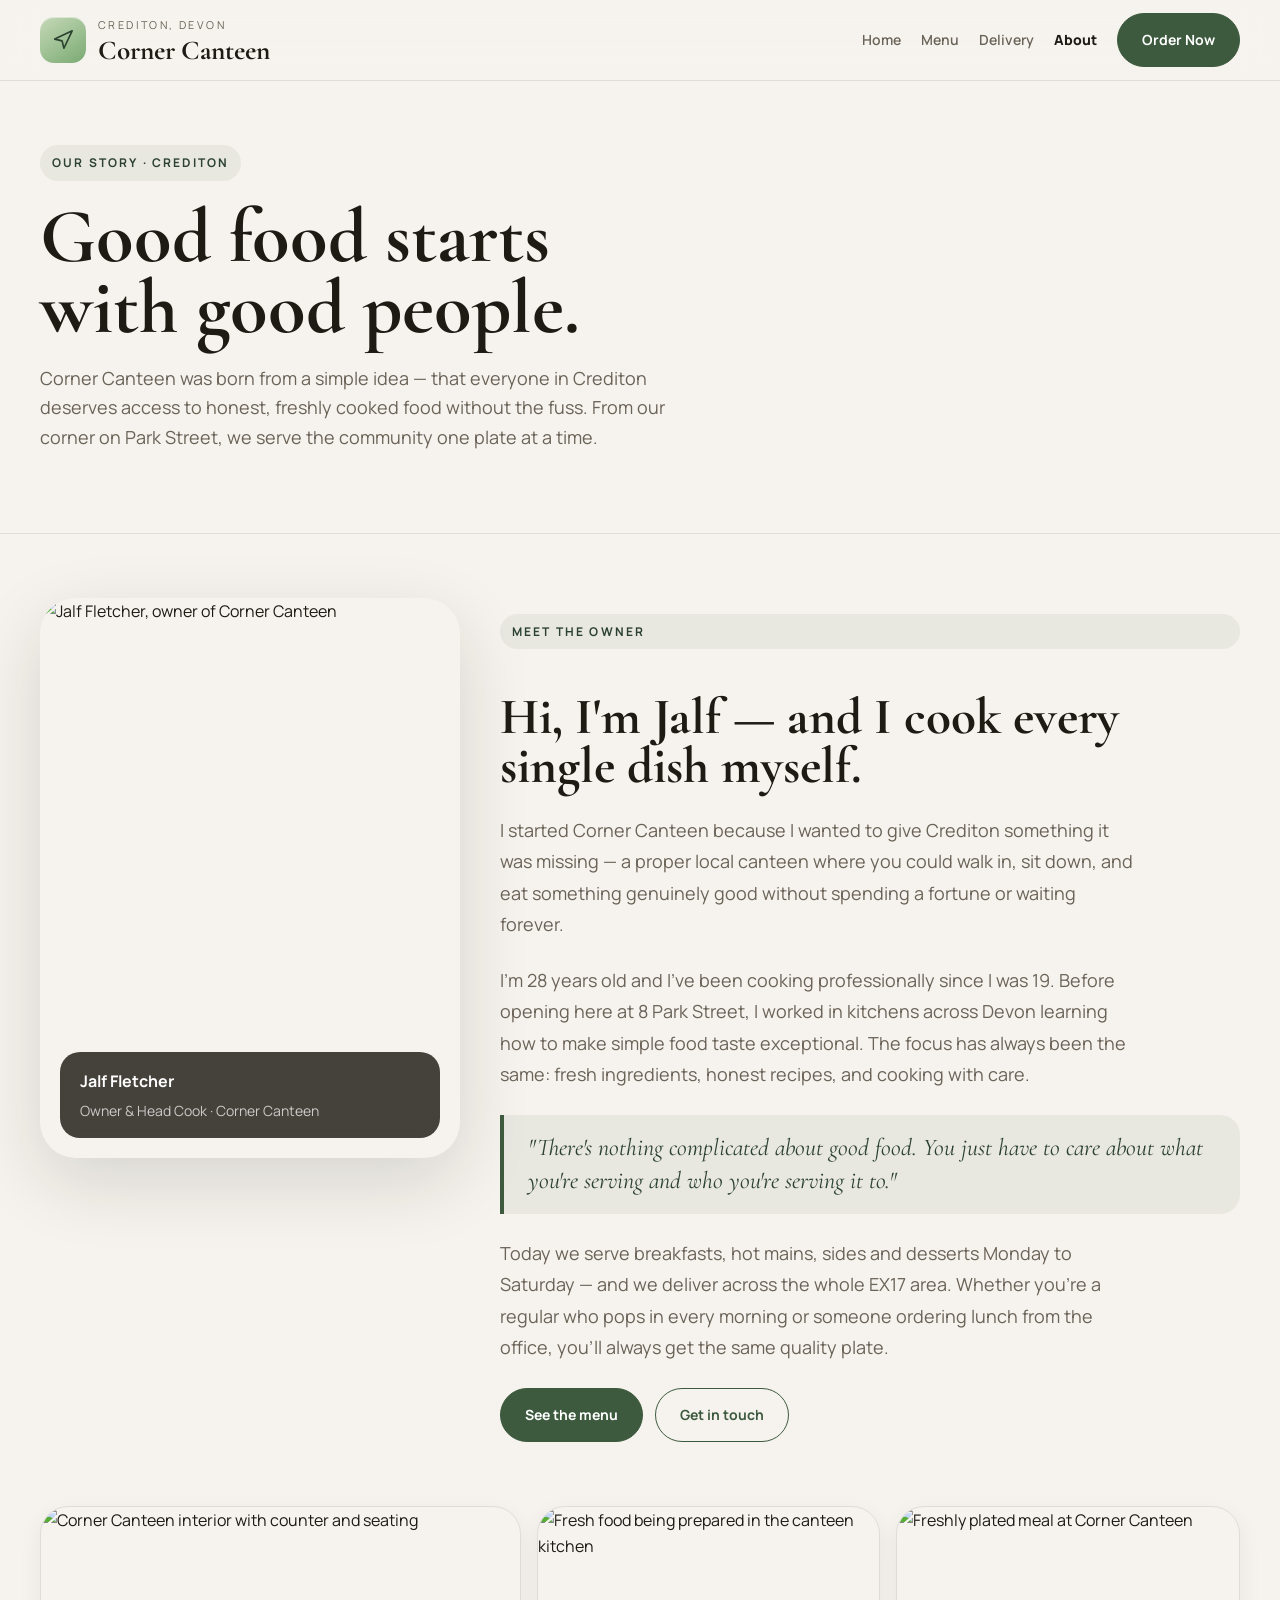
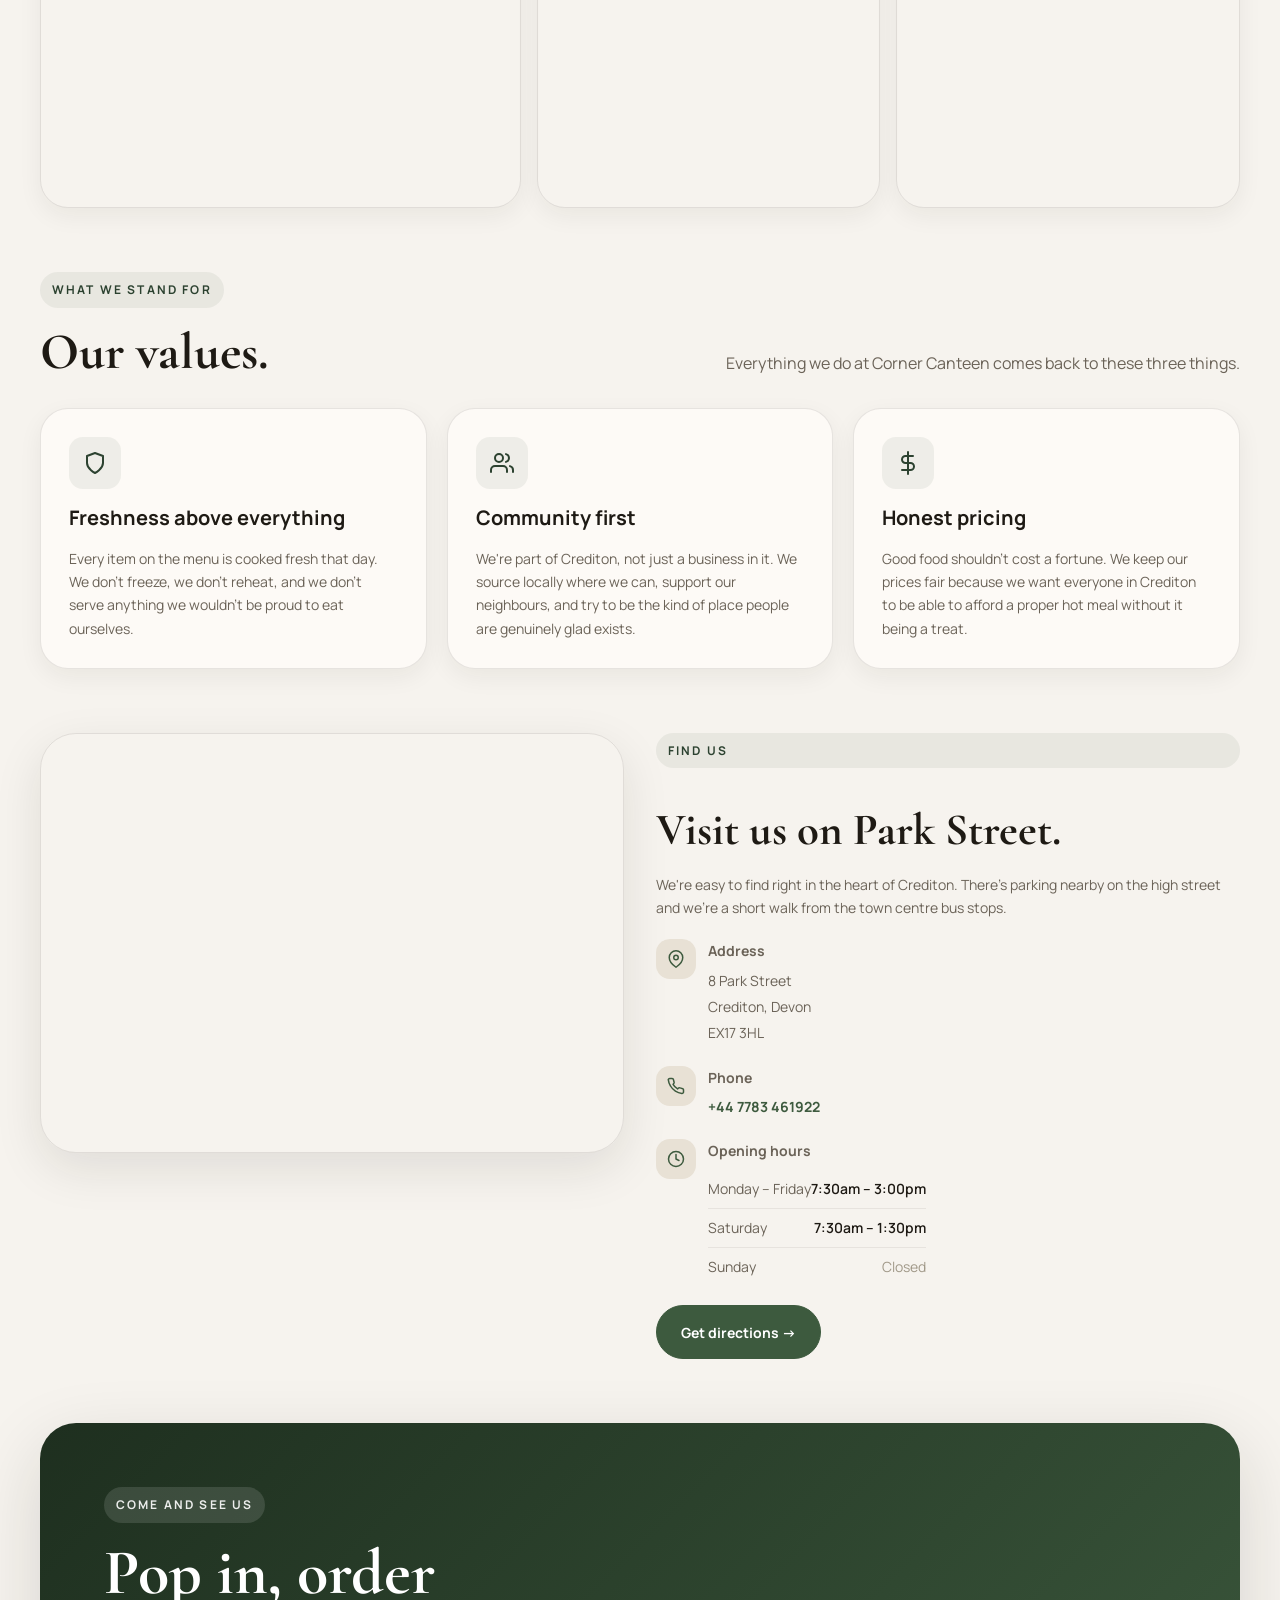
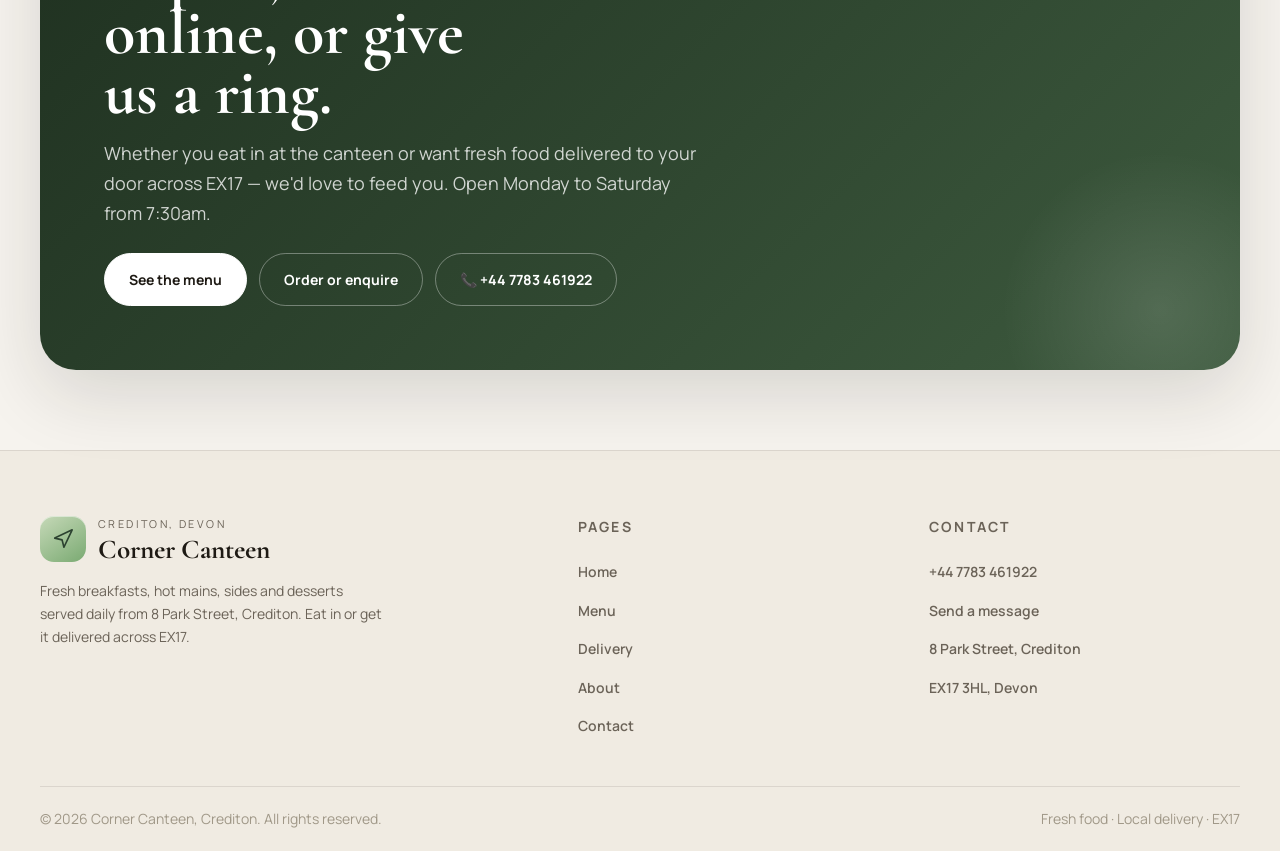
==== commit 6c7a0eee: "first commi12t" ====
--- a/about.html
+++ b/about.html
@@ -439,24 +439,12 @@
             -->
 
             <!-- REMOVE THIS BLOCK when real photo is ready -->
-            <div class="photo-placeholder" aria-label="Photo placeholder">
-              <svg
-                viewBox="0 0 24 24"
-                fill="none"
-                stroke="currentColor"
-                stroke-width="1.5"
-                stroke-linecap="round"
-                stroke-linejoin="round"
-              >
-                <path d="M20 21v-2a4 4 0 0 0-4-4H8a4 4 0 0 0-4 4v2" />
-                <circle cx="12" cy="7" r="4" />
-              </svg>
-              <p>
-                Client photo goes here.<br />
-                Save photo as:<br />
-                <code>assets/images/jalf-fletcher.jpg</code>
-              </p>
-            </div>
+            <img
+              src="assets/images/jelf-fletcher.png"
+              alt="Jalf Fletcher, owner of Corner Canteen"
+              class="owner-photo"
+            />
+
             <!-- END PLACEHOLDER -->
 
             <!-- Name badge — stays visible over both placeholder and real photo -->
